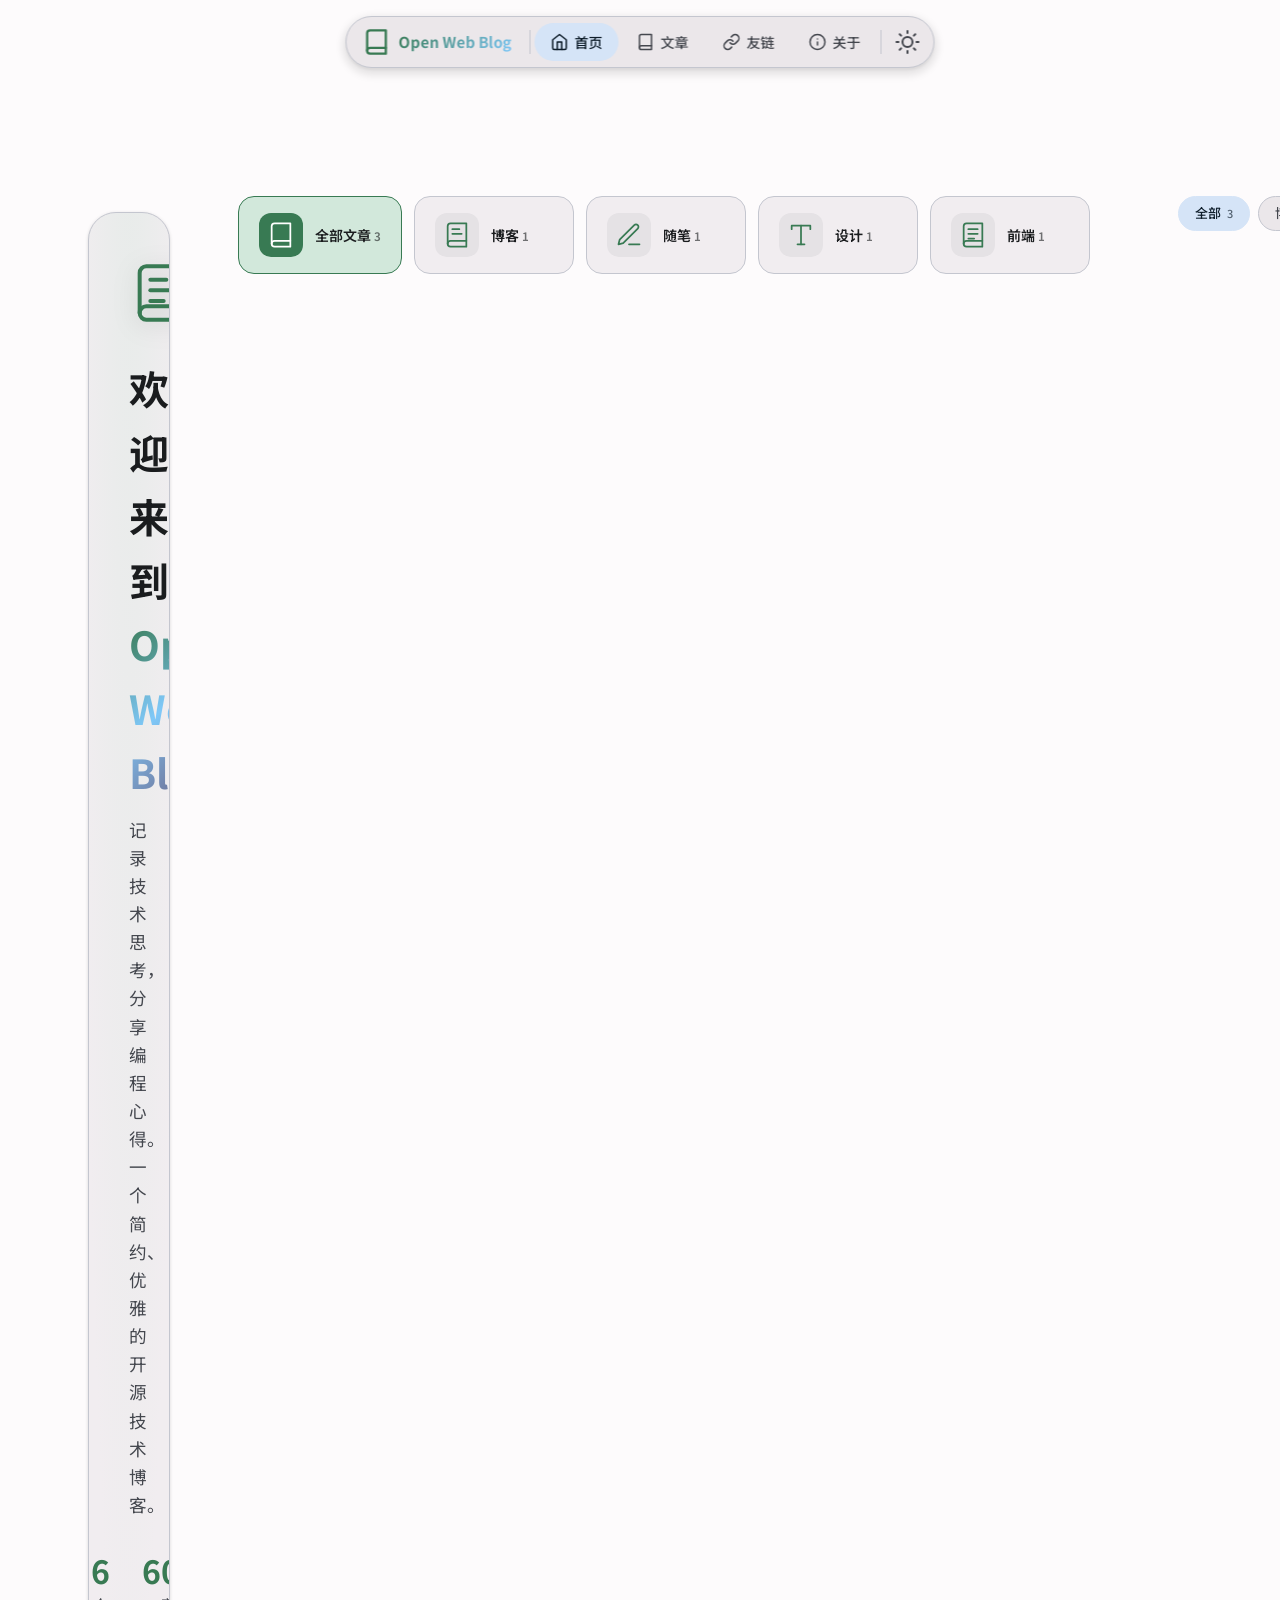
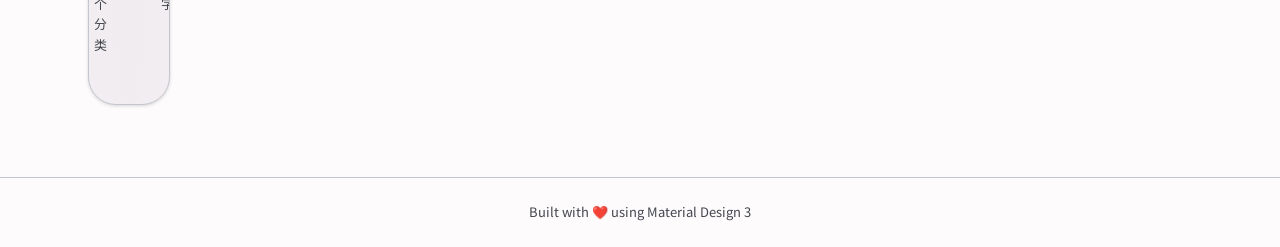
==== main/index.html @ fdef0a33 "OWB-dev #1" ====
<!DOCTYPE html>
<html lang="zh-Hans" data-theme="dark">
<head>
  <meta charset="UTF-8">
  <meta name="viewport" content="width=device-width, initial-scale=1.0">
  <title>Open Web Blog - 首页</title>
  <meta name="description" content="一个简洁的 Material Design 3 风格博客站点">

  <link rel="preconnect" href="https://fonts.loli.net">
  <link rel="preconnect" href="https://gstatic.loli.net" crossorigin>

  <link href="https://fonts.loli.net/css2?family=Noto+Sans+SC:wght@300;400;500;700&family=JetBrains+Mono:wght@400;500&display=swap" rel="stylesheet">

  <link rel="stylesheet" href="css/theme.css">
  <link rel="stylesheet" href="css/layout.css">
  <link rel="stylesheet" href="css/components.css">
  <link rel="stylesheet" href="css/home.css">
  <link rel="stylesheet" href="css/nav.css">
</head>
<body class="has-floating-nav">

  <!-- Floating Nav Bar -->
  <nav class="floating-nav" id="floatingNav">
    <a href="index.html" class="floating-nav__brand">
      <span class="floating-nav__brand-icon">
        <svg viewBox="0 0 24 24" width="28" height="28" fill="none" stroke="var(--md-sys-color-primary)" stroke-width="2" stroke-linecap="round" stroke-linejoin="round">
          <path d="M4 19.5A2.5 2.5 0 0 1 6.5 17H20"/><path d="M6.5 2H20v20H6.5A2.5 2.5 0 0 1 4 19.5v-15A2.5 2.5 0 0 1 6.5 2z"/>
        </svg>
      </span>
      <span class="floating-nav__brand-name">Open Web Blog</span>
    </a>
    <span class="floating-nav__divider"></span>
    <div class="floating-nav__links">
      <a href="index.html" class="floating-nav__link active">
        <svg viewBox="0 0 24 24" width="18" height="18" fill="none" stroke="currentColor" stroke-width="2" stroke-linecap="round" stroke-linejoin="round"><path d="M3 9l9-7 9 7v11a2 2 0 0 1-2 2H5a2 2 0 0 1-2-2z"/><polyline points="9 22 9 12 15 12 15 22"/></svg>
        首页
      </a>
      <a href="page.html" class="floating-nav__link">
        <svg viewBox="0 0 24 24" width="18" height="18" fill="none" stroke="currentColor" stroke-width="2" stroke-linecap="round" stroke-linejoin="round"><path d="M4 19.5A2.5 2.5 0 0 1 6.5 17H20"/><path d="M6.5 2H20v20H6.5A2.5 2.5 0 0 1 4 19.5v-15A2.5 2.5 0 0 1 6.5 2z"/></svg>
        文章
      </a>
      <a href="link.html" class="floating-nav__link">
        <svg viewBox="0 0 24 24" width="18" height="18" fill="none" stroke="currentColor" stroke-width="2" stroke-linecap="round" stroke-linejoin="round"><path d="M10 13a5 5 0 0 0 7.54.54l3-3a5 5 0 0 0-7.07-7.07l-1.72 1.71"/><path d="M14 11a5 5 0 0 0-7.54-.54l-3 3a5 5 0 0 0 7.07 7.07l1.71-1.71"/></svg>
        友链
      </a>
      <a href="about.html" class="floating-nav__link">
        <svg viewBox="0 0 24 24" width="18" height="18" fill="none" stroke="currentColor" stroke-width="2" stroke-linecap="round" stroke-linejoin="round"><circle cx="12" cy="12" r="10"/><line x1="12" y1="16" x2="12" y2="12"/><line x1="12" y1="8" x2="12.01" y2="8"/></svg>
        关于
      </a>
    </div>
    <span class="floating-nav__divider"></span>
    <div class="floating-nav__end">
      <button class="icon-button" id="themeToggle" aria-label="切换主题">
        <svg viewBox="0 0 24 24" width="24" height="24" id="themeIcon" fill="none" stroke="currentColor" stroke-width="2" stroke-linecap="round" stroke-linejoin="round"><path d="M21 12.79A9 9 0 1 1 11.21 3 7 7 0 0 0 21 12.79z"/></svg>
      </button>
    </div>
  </nav>

  <!-- Main Content -->
  <main class="main-content main-content--full">
    <div class="content-wrapper" id="homeView">
      <!-- Hero Section -->
      <section class="blog-hero">
        <div class="blog-hero__icon">
          <svg viewBox="0 0 24 24" width="64" height="64" fill="none" stroke="var(--md-sys-color-primary)" stroke-width="1.5" stroke-linecap="round" stroke-linejoin="round">
            <path d="M4 19.5A2.5 2.5 0 0 1 6.5 17H20"/><path d="M6.5 2H20v20H6.5A2.5 2.5 0 0 1 4 19.5v-15A2.5 2.5 0 0 1 6.5 2z"/><path d="M8 7h6"/><path d="M8 11h8"/><path d="M8 15h5"/>
          </svg>
        </div>
        <h1 class="blog-hero__title">
          欢迎来到 <span class="gradient-text">Open Web Blog</span>
        </h1>
        <p class="blog-hero__subtitle">
          记录技术思考，分享编程心得。一个简约、优雅的开源技术博客。
        </p>
        <div class="blog-hero__stats" id="heroStats">
          <div class="hero-stat"><div class="hero-stat__number" id="postCount">0</div><div class="hero-stat__label">篇文章</div></div>
          <div class="hero-stat"><div class="hero-stat__number" id="tagCount">0</div><div class="hero-stat__label">个分类</div></div>
          <div class="hero-stat"><div class="hero-stat__number" id="totalWords">0</div><div class="hero-stat__label">字已写</div></div>
        </div>
      </section>

      <!-- Topic Cards -->
      <section class="topic-cards-section">
        <div class="topic-cards-wrapper" id="topicCardsWrapper">
          <!-- Dynamic -->
        </div>
      </section>

      <!-- Tag Filter -->
      <section class="tag-filter-section">
        <div class="tag-filter-wrapper" id="tagFilterList">
          <!-- Dynamic -->
        </div>
      </section>

      <!-- Posts -->
      <section class="blog-posts-section">
        <div class="blog-posts-section__header">
          <h2 class="blog-posts-section__title">
            <svg viewBox="0 0 24 24" width="22" height="22" fill="none" stroke="currentColor" stroke-width="2" stroke-linecap="round" stroke-linejoin="round"><path d="M4 19.5A2.5 2.5 0 0 1 6.5 17H20"/><path d="M6.5 2H20v20H6.5A2.5 2.5 0 0 1 4 19.5v-15A2.5 2.5 0 0 1 6.5 2z"/></svg>
            <span id="sectionTitleText">最新文章</span>
          </h2>
          <span class="blog-posts-section__count" id="filteredCount"></span>
        </div>
        <div class="post-list" id="postList">
          <!-- Dynamic -->
        </div>
      </section>

    </div>

    <footer class="blog-footer">
      <p>Built with ❤️ using Material Design 3</p>
    </footer>
  </main>

  <button class="fab" id="scrollTop" aria-label="回到顶部">
    <svg viewBox="0 0 24 24" width="24" height="24" fill="none" stroke="currentColor" stroke-width="2" stroke-linecap="round" stroke-linejoin="round"><line x1="12" y1="19" x2="12" y2="5"/><polyline points="5 12 12 5 19 12"/></svg>
  </button>

  <script src="js/app.js"></script>
</body>
</html>
---- main/css/theme.css ----
/* ============================================
   Material Design 3 Theme - Open Web Blog
   ============================================ */

/* === Light Theme (default) === */
:root,
[data-theme="light"] {
  /* Primary - Green #4AA26F (overridable via config.json → themeColor) */
  --owb-primary: #4AA26F;
  --md-sys-color-primary: #3A8E5E;
  --md-sys-color-on-primary: #FFFFFF;
  --md-sys-color-primary-container: #C7EDD4;
  --md-sys-color-on-primary-container: #002112;

  /* Secondary */
  --md-sys-color-secondary: #526070;
  --md-sys-color-on-secondary: #FFFFFF;
  --md-sys-color-secondary-container: #D5E4F7;
  --md-sys-color-on-secondary-container: #0E1D2A;

  /* Tertiary */
  --md-sys-color-tertiary: #6B5778;
  --md-sys-color-on-tertiary: #FFFFFF;
  --md-sys-color-tertiary-container: #F2DAFF;
  --md-sys-color-on-tertiary-container: #251431;

  /* Error */
  --md-sys-color-error: #BA1A1A;
  --md-sys-color-on-error: #FFFFFF;
  --md-sys-color-error-container: #FFDAD6;
  --md-sys-color-on-error-container: #410002;

  /* Surface */
  --md-sys-color-surface: #FDFBFC;
  --md-sys-color-on-surface: #1A1C1E;
  --md-sys-color-surface-dim: #DBD9DD;
  --md-sys-color-surface-bright: #FDFBFC;

  --md-sys-color-surface-container-lowest: #FFFFFF;
  --md-sys-color-surface-container-low: #F7F3F6;
  --md-sys-color-surface-container: #F1EDF0;
  --md-sys-color-surface-container-high: #EBE7EA;
  --md-sys-color-surface-container-highest: #E5E2E5;

  --md-sys-color-on-surface-variant: #44474E;
  --md-sys-color-outline: #74777F;
  --md-sys-color-outline-variant: #C4C6CF;

  /* Inverse */
  --md-sys-color-inverse-surface: #2F3033;
  --md-sys-color-inverse-on-surface: #F1F0F4;
  --md-sys-color-inverse-primary: #81DAAB;

  /* Shadows */
  --md-sys-color-shadow: #000000;
  --md-sys-color-scrim: #000000;

  /* Surface Tint */
  --md-sys-color-surface-tint: #3A8E5E;

  /* Elevation levels */
  --md-sys-elevation-0: none;
  --md-sys-elevation-1: 0 1px 3px 1px rgba(0,0,0,0.08), 0 1px 2px 0 rgba(0,0,0,0.04);
  --md-sys-elevation-2: 0 2px 6px 2px rgba(0,0,0,0.10), 0 1px 2px 0 rgba(0,0,0,0.06);
  --md-sys-elevation-3: 0 4px 8px 3px rgba(0,0,0,0.10), 0 2px 3px 0 rgba(0,0,0,0.06);
  --md-sys-elevation-4: 0 6px 12px 4px rgba(0,0,0,0.10), 0 2px 3px 0 rgba(0,0,0,0.06);
  --md-sys-elevation-5: 0 8px 16px 6px rgba(0,0,0,0.10), 0 4px 4px 0 rgba(0,0,0,0.06);

  /* Shape */
  --md-sys-shape-extra-small: 4px;
  --md-sys-shape-small: 8px;
  --md-sys-shape-medium: 12px;
  --md-sys-shape-large: 16px;
  --md-sys-shape-extra-large: 28px;
  --md-sys-shape-full: 9999px;
}

/* === Dark Theme === */
[data-theme="dark"] {
  --md-sys-color-primary: #81DAAB;
  --md-sys-color-on-primary: #003920;
  --md-sys-color-primary-container: #2E6B48;
  --md-sys-color-on-primary-container: #C7EDD4;

  --md-sys-color-secondary: #B9C8D9;
  --md-sys-color-on-secondary: #243240;
  --md-sys-color-secondary-container: #3B4958;
  --md-sys-color-on-secondary-container: #D5E4F7;

  --md-sys-color-tertiary: #D7BDE5;
  --md-sys-color-on-tertiary: #3B2948;
  --md-sys-color-tertiary-container: #533F5F;
  --md-sys-color-on-tertiary-container: #F2DAFF;

  --md-sys-color-error: #FFB4AB;
  --md-sys-color-on-error: #690005;
  --md-sys-color-error-container: #93000A;
  --md-sys-color-on-error-container: #FFDAD6;

  --md-sys-color-surface: #121316;
  --md-sys-color-on-surface: #E2E2E6;
  --md-sys-color-surface-dim: #121316;
  --md-sys-color-surface-bright: #38393C;

  --md-sys-color-surface-container-lowest: #0D0E11;
  --md-sys-color-surface-container-low: #1A1B1E;
  --md-sys-color-surface-container: #1E1F22;
  --md-sys-color-surface-container-high: #292A2D;
  --md-sys-color-surface-container-highest: #343537;

  --md-sys-color-on-surface-variant: #C4C6CF;
  --md-sys-color-outline: #8E9099;
  --md-sys-color-outline-variant: #44474E;

  --md-sys-color-inverse-surface: #E2E2E6;
  --md-sys-color-inverse-on-surface: #2F3033;
  --md-sys-color-inverse-primary: #3A8E5E;

  --md-sys-color-shadow: #000000;
  --md-sys-color-scrim: #000000;
  --md-sys-color-surface-tint: #81DAAB;
}

/* === Global Styles === */
*, *::before, *::after {
  margin: 0;
  padding: 0;
  box-sizing: border-box;
}

html {
  font-size: 16px;
  scroll-behavior: smooth;
}

body {
  font-family: 'Noto Sans SC', -apple-system, BlinkMacSystemFont, "Segoe UI", "PingFang SC", "Hiragino Sans GB", "Microsoft YaHei", "Helvetica Neue", Helvetica, Arial, sans-serif;
  background-color: var(--md-sys-color-surface);
  color: var(--md-sys-color-on-surface);
  line-height: 1.6;
  -webkit-font-smoothing: antialiased;
  -moz-osx-font-smoothing: grayscale;
  overflow-x: hidden;
}

a {
  color: var(--md-sys-color-primary);
  text-decoration: none;
  transition: color 0.2s ease;
}

a:hover {
  color: var(--md-sys-color-primary);
  text-decoration: underline;
}

::selection {
  background-color: var(--md-sys-color-primary-container);
  color: var(--md-sys-color-on-primary-container);
}

::-webkit-scrollbar {
  width: 8px;
  height: 8px;
}

::-webkit-scrollbar-track {
  background: transparent;
}

::-webkit-scrollbar-thumb {
  background: var(--md-sys-color-outline-variant);
  border-radius: var(--md-sys-shape-full);
}

::-webkit-scrollbar-thumb:hover {
  background: var(--md-sys-color-outline);
}
---- main/css/layout.css ----
/* ============================================
   Layout - Top App Bar, Sidebar, Main Content
   ============================================ */

/* === Top App Bar === */
.top-app-bar {
  position: fixed;
  top: 0;
  left: 0;
  right: 0;
  height: 64px;
  background-color: var(--md-sys-color-surface-container);
  color: var(--md-sys-color-on-surface);
  display: flex;
  align-items: center;
  justify-content: space-between;
  padding: 0 16px;
  z-index: 100;
  box-shadow: var(--md-sys-elevation-2);
  backdrop-filter: blur(12px);
  -webkit-backdrop-filter: blur(12px);
}

.top-app-bar__start {
  display: flex;
  align-items: center;
  gap: 12px;
}

.top-app-bar__brand {
  display: flex;
  align-items: center;
  gap: 10px;
}

.brand-text {
  display: flex;
  flex-direction: column;
}

.brand-name {
  font-family: 'Noto Sans SC', "PingFang SC", "Microsoft YaHei", sans-serif;
  font-size: 18px;
  font-weight: 700;
  line-height: 1.2;
  color: var(--md-sys-color-on-surface);
  background: linear-gradient(135deg, var(--md-sys-color-primary), #7FC8F8);
  -webkit-background-clip: text;
  -webkit-text-fill-color: transparent;
  background-clip: text;
}

.brand-subtitle {
  font-size: 11px;
  font-weight: 400;
  color: var(--md-sys-color-on-surface-variant);
  line-height: 1.2;
}

.top-app-bar__end {
  display: flex;
  align-items: center;
  gap: 4px;
}

/* === Drawer Overlay === */
.drawer-overlay {
  position: fixed;
  inset: 0;
  background: rgba(0, 0, 0, 0.4);
  z-index: 80;
  opacity: 0;
  visibility: hidden;
  transition: opacity 0.3s ease, visibility 0.3s ease;
}

.drawer-overlay.active {
  opacity: 1;
  visibility: visible;
}

/* === Sidebar === */
.sidebar {
  position: fixed;
  top: 64px;
  left: 0;
  bottom: 0;
  width: 280px;
  background-color: var(--md-sys-color-surface-container);
  border-right: 1px solid var(--md-sys-color-outline-variant);
  overflow-y: auto;
  z-index: 90;
  transition: transform 0.3s cubic-bezier(0.2, 0, 0, 1);
  display: flex;
  flex-direction: column;
}

.sidebar__header {
  display: none;
  padding: 20px 20px 12px;
  align-items: center;
  gap: 12px;
  border-bottom: 1px solid var(--md-sys-color-outline-variant);
}

.sidebar__section-label {
  font-size: 11px;
  font-weight: 600;
  text-transform: uppercase;
  letter-spacing: 0.05em;
  color: var(--md-sys-color-on-surface-variant);
  padding: 16px 20px 8px;
}

/* Navigation List */
.nav-list {
  list-style: none;
  padding: 4px 12px;
  flex: 1;
}

.nav-item {
  margin-bottom: 2px;
}

.nav-link {
  display: flex;
  align-items: center;
  gap: 12px;
  padding: 10px 16px;
  border-radius: var(--md-sys-shape-large);
  color: var(--md-sys-color-on-surface-variant);
  text-decoration: none;
  font-size: 14px;
  font-weight: 500;
  transition: all 0.2s ease;
  position: relative;
}

.nav-link:hover {
  background-color: var(--md-sys-color-surface-container-high);
  color: var(--md-sys-color-on-surface);
  text-decoration: none;
}

.nav-item.active .nav-link {
  background-color: var(--md-sys-color-secondary-container);
  color: var(--md-sys-color-on-secondary-container);
}

.nav-icon {
  width: 20px;
  height: 20px;
  flex-shrink: 0;
}

/* Blog post date in nav */
.nav-post-date {
  font-size: 11px;
  color: var(--md-sys-color-on-surface-variant);
  opacity: 0.7;
  margin-left: auto;
}

/* Sidebar Footer */
.sidebar__footer {
  padding: 12px 12px 20px;
  border-top: 1px solid var(--md-sys-color-outline-variant);
  margin-top: auto;
}

.sidebar-footer-link {
  display: flex;
  align-items: center;
  gap: 8px;
  padding: 8px 16px;
  border-radius: var(--md-sys-shape-medium);
  color: var(--md-sys-color-on-surface-variant);
  font-size: 13px;
  transition: all 0.2s ease;
}

.sidebar-footer-link:hover {
  background-color: var(--md-sys-color-surface-container-high);
  color: var(--md-sys-color-primary);
  text-decoration: none;
}

/* === Main Content === */
.main-content {
  margin-top: 64px;
  margin-left: 280px;
  min-height: calc(100vh - 64px);
  transition: margin-left 0.3s cubic-bezier(0.2, 0, 0, 1);
}

/* Full-width main (no sidebar, for index/link/about pages) */
.main-content--full {
  margin-left: 0;
}

.content-wrapper {
  display: flex;
  max-width: 1200px;
  margin: 0 auto;
  padding: 32px 40px;
  gap: 40px;
}

.doc-article {
  flex: 1;
  min-width: 0;
  max-width: 800px;
}

/* === TOC Sidebar === */
.toc-sidebar {
  width: 220px;
  flex-shrink: 0;
  position: sticky;
  top: 96px;
  align-self: flex-start;
  max-height: calc(100vh - 120px);
  overflow-y: auto;
  padding-left: 16px;
  border-left: 1px solid var(--md-sys-color-outline-variant);
}

.toc-header {
  font-size: 12px;
  font-weight: 600;
  text-transform: uppercase;
  letter-spacing: 0.08em;
  color: var(--md-sys-color-on-surface-variant);
  margin-bottom: 12px;
}

.toc-list {
  list-style: none;
}

.toc-list li {
  margin-bottom: 4px;
}

.toc-list a {
  display: block;
  padding: 4px 8px;
  font-size: 13px;
  color: var(--md-sys-color-on-surface-variant);
  border-radius: var(--md-sys-shape-small);
  transition: all 0.2s ease;
  line-height: 1.4;
  overflow: hidden;
  text-overflow: ellipsis;
  white-space: nowrap;
}

.toc-list a:hover {
  color: var(--md-sys-color-primary);
  background-color: var(--md-sys-color-surface-container);
  text-decoration: none;
}

.toc-list a.toc-h2 {
  padding-left: 16px;
  font-size: 12px;
}

.toc-list a.toc-h3 {
  padding-left: 28px;
  font-size: 11px;
}

/* === FAB (Scroll to top) === */
.fab {
  position: fixed;
  bottom: 24px;
  right: 24px;
  width: 56px;
  height: 56px;
  border-radius: var(--md-sys-shape-large);
  background-color: var(--md-sys-color-primary-container);
  color: var(--md-sys-color-on-primary-container);
  border: none;
  cursor: pointer;
  display: flex;
  align-items: center;
  justify-content: center;
  box-shadow: var(--md-sys-elevation-3);
  transition: all 0.3s ease;
  opacity: 0;
  transform: translateY(20px);
  pointer-events: none;
  z-index: 50;
}

.fab.visible {
  opacity: 1;
  transform: translateY(0);
  pointer-events: auto;
}

.fab:hover {
  background-color: var(--md-sys-color-primary);
  color: var(--md-sys-color-on-primary);
  box-shadow: var(--md-sys-elevation-4);
}

.fab.visible:hover {
  transform: translateY(-2px);
}

/* === Loading State === */
.loading-state {
  display: flex;
  flex-direction: column;
  align-items: center;
  justify-content: center;
  padding: 80px 20px;
  color: var(--md-sys-color-on-surface-variant);
}

.loading-spinner {
  width: 40px;
  height: 40px;
  border: 3px solid var(--md-sys-color-outline-variant);
  border-top-color: var(--md-sys-color-primary);
  border-radius: 50%;
  animation: spin 0.8s linear infinite;
  margin-bottom: 16px;
}

@keyframes spin {
  to { transform: rotate(360deg); }
}

/* === Blog post meta info === */
.doc-header {
  margin-bottom: 32px;
  padding-bottom: 24px;
  border-bottom: 1px solid var(--md-sys-color-outline-variant);
}

.doc-title {
  font-family: 'Noto Sans SC', "PingFang SC", "Microsoft YaHei", sans-serif;
  font-size: 2.25rem;
  font-weight: 700;
  line-height: 1.25;
  color: var(--md-sys-color-on-surface);
  margin-bottom: 8px;
}

.doc-meta {
  font-size: 14px;
  color: var(--md-sys-color-on-surface-variant);
  display: flex;
  align-items: center;
  gap: 12px;
  flex-wrap: wrap;
}

.doc-meta-item {
  display: flex;
  align-items: center;
  gap: 4px;
}

.doc-meta-item svg {
  width: 16px;
  height: 16px;
}

/* === Drawer mode (mobile) === */
@media (max-width: 768px) {
  .sidebar {
    transform: translateX(-100%);
  }

  .sidebar.open {
    transform: translateX(0);
  }

  .sidebar__header {
    display: flex;
  }

  .main-content {
    margin-left: 0;
  }

  .content-wrapper {
    padding: 20px 16px;
  }

  .toc-sidebar {
    display: none;
  }

  .doc-article {
    max-width: 100%;
  }

  .top-app-bar__brand .brand-subtitle {
    display: none;
  }

  .doc-title {
    font-size: 1.6rem;
  }
}

/* === Desktop: hide hamburger, sidebar always visible === */
@media (min-width: 769px) {
  #menuToggle { display: none; }
}

/* === Tablet / small desktop === */
@media (min-width: 769px) and (max-width: 1200px) {
  .content-wrapper {
    padding: 28px 24px;
    gap: 28px;
  }

  .toc-sidebar {
    width: 180px;
  }
}

/* === Large desktop === */
@media (min-width: 1201px) {
  .content-wrapper {
    padding: 40px 48px;
    gap: 48px;
  }
}

/* === Reduced motion === */
@media (prefers-reduced-motion: reduce) {
  *, *::before, *::after {
    animation-duration: 0.01ms !important;
    transition-duration: 0.01ms !important;
  }
}
---- main/css/components.css ----
/* ============================================
   Components - MD3 Styled UI Elements
   ============================================ */

/* === Icon Button === */
.icon-button {
  width: 40px;
  height: 40px;
  border-radius: var(--md-sys-shape-full);
  border: none;
  background: transparent;
  color: var(--md-sys-color-on-surface-variant);
  cursor: pointer;
  display: flex;
  align-items: center;
  justify-content: center;
  transition: all 0.2s ease;
  position: relative;
  overflow: hidden;
}

.icon-button svg {
  width: 24px;
  height: 24px;
  position: relative;
  z-index: 1;
}

.icon-button::after {
  content: '';
  position: absolute;
  inset: 0;
  border-radius: inherit;
  background-color: currentColor;
  opacity: 0;
  transition: opacity 0.2s ease;
}

.icon-button:hover::after {
  opacity: 0.08;
}

.icon-button:active::after {
  opacity: 0.12;
}

.icon-button:hover {
  color: var(--md-sys-color-on-surface);
}

/* === Blockquote === */
blockquote {
  margin: 16px 0;
  padding: 16px 20px;
  border-radius: var(--md-sys-shape-medium);
  background-color: var(--md-sys-color-surface-container-low);
  border-left: 4px solid var(--md-sys-color-primary);
  color: var(--md-sys-color-on-surface-variant);
}

blockquote p {
  margin: 4px 0;
}

blockquote > :first-child {
  margin-top: 0;
}

blockquote > :last-child {
  margin-bottom: 0;
}

/* === Horizontal Rule === */
hr {
  border: none;
  height: 1px;
  background-color: var(--md-sys-color-outline-variant);
  margin: 24px 0;
}

/* === Theme Transition === */
html.transitioning * {
  transition: background-color 0.3s ease,
              color 0.3s ease,
              border-color 0.3s ease,
              box-shadow 0.3s ease !important;
}

/* === Keyboard shortcuts === */
kbd {
  display: inline-block;
  padding: 2px 6px;
  font-family: 'JetBrains Mono', "SF Mono", "Fira Code", "Fira Mono", "Roboto Mono", Menlo, Courier, monospace;
  font-size: 12px;
  line-height: 1.4;
  color: var(--md-sys-color-on-surface);
  background-color: var(--md-sys-color-surface-container-high);
  border: 1px solid var(--md-sys-color-outline-variant);
  border-radius: var(--md-sys-shape-extra-small);
  box-shadow: 0 1px 2px rgba(0,0,0,0.1);
}

/* === Blog Post Card === */
.blog-post-card {
  margin: 16px 0;
  padding: 20px 24px;
  border-radius: var(--md-sys-shape-large);
  background-color: var(--md-sys-color-surface-container-low);
  border: 1px solid var(--md-sys-color-outline-variant);
  transition: all 0.2s ease;
  cursor: pointer;
}

.blog-post-card:hover {
  background-color: var(--md-sys-color-surface-container);
  box-shadow: var(--md-sys-elevation-2);
  border-color: var(--md-sys-color-primary);
}

.blog-post-card__title {
  font-size: 1.25rem;
  font-weight: 600;
  color: var(--md-sys-color-on-surface);
  margin-bottom: 8px;
}

.blog-post-card__excerpt {
  font-size: 14px;
  color: var(--md-sys-color-on-surface-variant);
  line-height: 1.6;
  display: -webkit-box;
  -webkit-line-clamp: 3;
  -webkit-box-orient: vertical;
  overflow: hidden;
}

.blog-post-card__meta {
  display: flex;
  align-items: center;
  gap: 12px;
  margin-top: 12px;
  font-size: 12px;
  color: var(--md-sys-color-on-surface-variant);
}

/* === Empty state === */
.empty-state {
  text-align: center;
  padding: 60px 20px;
  color: var(--md-sys-color-on-surface-variant);
}

.empty-state svg {
  margin-bottom: 16px;
  opacity: 0.5;
}

.empty-state h3 {
  font-size: 1.2rem;
  font-weight: 600;
  margin-bottom: 8px;
  color: var(--md-sys-color-on-surface);
}

.empty-state p {
  font-size: 14px;
}
---- main/css/home.css ----
/* ============================================
   Blog Home Page Styles
   ============================================ */

/* === Hero Section === */
.blog-hero {
  text-align: center;
  padding: 48px 40px;
  margin: 20px 0 32px;
  position: relative;
  overflow: hidden;
  border-radius: var(--md-sys-shape-extra-large);
  background-color: var(--md-sys-color-surface-container);
  border: 1px solid var(--md-sys-color-outline-variant);
  box-shadow: var(--md-sys-elevation-1);
}

.blog-hero::before {
  content: '';
  position: absolute;
  top: -30%;
  left: -30%;
  width: 160%;
  height: 160%;
  background: radial-gradient(ellipse at 50% 0%, var(--md-sys-color-primary-container) 0%, transparent 60%);
  opacity: 0.35;
  pointer-events: none;
}

.blog-hero__icon {
  margin-bottom: 24px;
  position: relative;
}

.blog-hero__icon svg {
  filter: drop-shadow(0 4px 12px rgba(0,0,0,0.15));
}

.blog-hero__title {
  font-family: 'Noto Sans SC', "PingFang SC", sans-serif;
  font-size: 2.5rem;
  font-weight: 700;
  color: var(--md-sys-color-on-surface);
  margin-bottom: 12px;
  position: relative;
}

.blog-hero__title .gradient-text {
  background: linear-gradient(135deg, var(--md-sys-color-primary), #7FC8F8, var(--md-sys-color-tertiary));
  -webkit-background-clip: text;
  -webkit-text-fill-color: transparent;
  background-clip: text;
}

.blog-hero__subtitle {
  font-size: 1.1rem;
  color: var(--md-sys-color-on-surface-variant);
  max-width: 520px;
  margin: 0 auto 8px;
  line-height: 1.6;
  position: relative;
}

.blog-hero__stats {
  display: flex;
  justify-content: center;
  gap: 32px;
  margin-top: 32px;
  position: relative;
}

.hero-stat {
  text-align: center;
}

.hero-stat__number {
  font-size: 2rem;
  font-weight: 700;
  color: var(--md-sys-color-primary);
  line-height: 1.2;
}

.hero-stat__label {
  font-size: 13px;
  color: var(--md-sys-color-on-surface-variant);
  margin-top: 4px;
}

/* ============================================
   Topic Cards - Horizontal Category Row
   ============================================ */
.topic-cards-section {
  max-width: 960px;
  margin: 0 auto 8px;
  padding: 0 20px;
}

.topic-cards-wrapper {
  display: flex;
  gap: 12px;
  overflow-x: auto;
  padding: 4px 0 8px;
  scroll-snap-type: x mandatory;
  -webkit-overflow-scrolling: touch;
}

.topic-cards-wrapper::-webkit-scrollbar {
  height: 4px;
}

.topic-card {
  flex: 0 0 auto;
  min-width: 160px;
  display: flex;
  align-items: center;
  gap: 12px;
  padding: 16px 20px;
  border-radius: var(--md-sys-shape-large);
  background-color: var(--md-sys-color-surface-container);
  border: 1px solid var(--md-sys-color-outline-variant);
  text-decoration: none;
  transition: all 0.2s ease;
  scroll-snap-align: start;
  cursor: pointer;
}

.topic-card:hover {
  background-color: var(--md-sys-color-surface-container-high);
  border-color: var(--md-sys-color-primary);
  transform: translateY(-1px);
  box-shadow: var(--md-sys-elevation-2);
  text-decoration: none;
}

.topic-card.active {
  background-color: var(--md-sys-color-primary-container);
  border-color: var(--md-sys-color-primary);
}

.topic-card__icon {
  display: flex;
  align-items: center;
  justify-content: center;
  width: 44px;
  height: 44px;
  border-radius: var(--md-sys-shape-medium);
  background-color: var(--md-sys-color-surface-container-highest);
  flex-shrink: 0;
}

.topic-card.active .topic-card__icon {
  background-color: var(--md-sys-color-primary);
  color: var(--md-sys-color-on-primary);
}

.topic-card__label {
  font-size: 14px;
  font-weight: 600;
  color: var(--md-sys-color-on-surface);
  white-space: nowrap;
}

/* ============================================
   Tag Filter Bar - Horizontal Scrollable Pills
   ============================================ */
.tag-filter-section {
  max-width: 960px;
  margin: 0 auto 24px;
  padding: 0 20px;
}

.tag-filter-wrapper {
  display: flex;
  gap: 8px;
  overflow-x: auto;
  padding: 4px 0;
  -webkit-overflow-scrolling: touch;
}

.tag-filter-wrapper::-webkit-scrollbar {
  height: 0;
}

.tag-pill {
  flex: 0 0 auto;
  padding: 6px 16px;
  border-radius: var(--md-sys-shape-full);
  background-color: var(--md-sys-color-surface-container-high);
  border: 1px solid var(--md-sys-color-outline-variant);
  color: var(--md-sys-color-on-surface-variant);
  font-size: 13px;
  font-weight: 500;
  cursor: pointer;
  transition: all 0.2s ease;
  white-space: nowrap;
  user-select: none;
}

.tag-pill:hover {
  background-color: var(--md-sys-color-surface-container-highest);
  color: var(--md-sys-color-on-surface);
}

.tag-pill.active {
  background-color: var(--md-sys-color-secondary-container);
  color: var(--md-sys-color-on-secondary-container);
  border-color: var(--md-sys-color-secondary-container);
}

.tag-pill__count {
  display: inline-block;
  margin-left: 6px;
  font-size: 11px;
  opacity: 0.65;
}

/* === Posts Section === */
.blog-posts-section {
  max-width: 960px;
  margin: 0 auto;
  padding: 0 20px 60px;
}

.blog-posts-section__header {
  display: flex;
  align-items: center;
  justify-content: space-between;
  margin-bottom: 24px;
}

.blog-posts-section__title {
  font-size: 1.25rem;
  font-weight: 700;
  color: var(--md-sys-color-on-surface);
  display: flex;
  align-items: center;
  gap: 8px;
}

.blog-posts-section__title svg {
  color: var(--md-sys-color-primary);
}

.blog-posts-section__count {
  font-size: 13px;
  color: var(--md-sys-color-on-surface-variant);
}

.post-list {
  display: grid;
  grid-template-columns: 1fr;
  gap: 16px;
}

/* === Post Card === */
.post-card {
  display: flex;
  flex-direction: column;
  padding: 24px 28px;
  border-radius: var(--md-sys-shape-large);
  background-color: var(--md-sys-color-surface-container-low);
  border: 1px solid var(--md-sys-color-outline-variant);
  cursor: pointer;
  transition: all 0.25s cubic-bezier(0.2, 0, 0, 1);
  position: relative;
  overflow: hidden;
  text-decoration: none;
}

.post-card::before {
  content: '';
  position: absolute;
  left: 0;
  top: 0;
  bottom: 0;
  width: 3px;
  background: linear-gradient(180deg, var(--md-sys-color-primary), var(--md-sys-color-tertiary));
  border-radius: 0 3px 3px 0;
  opacity: 0;
  transform: scaleY(0.5);
  transition: all 0.25s cubic-bezier(0.2, 0, 0, 1);
}

.post-card:hover {
  background-color: var(--md-sys-color-surface-container);
  border-color: var(--md-sys-color-primary);
  box-shadow: var(--md-sys-elevation-3);
  transform: translateY(-2px);
}

.post-card:hover::before {
  opacity: 1;
  transform: scaleY(1);
}

.post-card:hover .post-card__title {
  color: var(--md-sys-color-primary);
}

.post-card__title {
  font-size: 1.2rem;
  font-weight: 700;
  color: var(--md-sys-color-on-surface);
  margin-bottom: 8px;
  line-height: 1.4;
  transition: color 0.2s ease;
}

.post-card__excerpt {
  font-size: 14px;
  color: var(--md-sys-color-on-surface-variant);
  line-height: 1.65;
  display: -webkit-box;
  -webkit-line-clamp: 2;
  -webkit-box-orient: vertical;
  overflow: hidden;
  margin-bottom: 14px;
}

.post-card__meta {
  display: flex;
  align-items: center;
  gap: 16px;
  font-size: 13px;
  color: var(--md-sys-color-on-surface-variant);
  flex-wrap: wrap;
}

.post-card__meta-item {
  display: flex;
  align-items: center;
  gap: 5px;
}

.post-card__meta-item svg {
  width: 15px;
  height: 15px;
  opacity: 0.65;
}

.post-card__tag {
  display: inline-flex;
  align-items: center;
  padding: 3px 10px;
  border-radius: var(--md-sys-shape-full);
  background-color: var(--md-sys-color-secondary-container);
  color: var(--md-sys-color-on-secondary-container);
  font-size: 11px;
  font-weight: 500;
}

.post-card__read-btn {
  margin-left: auto;
  display: flex;
  align-items: center;
  gap: 4px;
  color: var(--md-sys-color-primary);
  font-size: 13px;
  font-weight: 500;
  opacity: 0;
  transform: translateX(-8px);
  transition: all 0.25s ease;
}

.post-card:hover .post-card__read-btn {
  opacity: 1;
  transform: translateX(0);
}

/* === Empty State === */
.empty-state {
  text-align: center;
  padding: 60px 20px;
  color: var(--md-sys-color-on-surface-variant);
}

.empty-state svg {
  margin-bottom: 16px;
  opacity: 0.4;
}

.empty-state h3 {
  font-size: 1.15rem;
  font-weight: 600;
  color: var(--md-sys-color-on-surface);
  margin-bottom: 8px;
}

.empty-state p {
  font-size: 14px;
}

/* === Back to home button (in article view) === */
.back-home-btn {
  display: inline-flex;
  align-items: center;
  gap: 6px;
  color: var(--md-sys-color-primary);
  font-size: 14px;
  font-weight: 500;
  margin-bottom: 16px;
  text-decoration: none;
  padding: 6px 12px;
  border-radius: var(--md-sys-shape-full);
  transition: all 0.2s ease;
}

.back-home-btn:hover {
  background-color: var(--md-sys-color-surface-container-high);
  text-decoration: none;
}

/* === Footer === */
.blog-footer {
  text-align: center;
  padding: 24px 20px;
  margin-top: auto;
  border-top: 1px solid var(--md-sys-color-outline-variant);
  color: var(--md-sys-color-on-surface-variant);
  font-size: 13px;
}

.blog-footer a {
  color: var(--md-sys-color-primary);
}

/* Sticky footer: push footer to bottom when content is short */
.main-content--full {
  flex: 1;
  display: flex;
  flex-direction: column;
}

.main-content--full > .content-wrapper,
.main-content--full > .page-container {
  flex: 1;
}

/* === Responsive Grid: 2 columns (tablet) === */
@media (min-width: 769px) {
  .topic-cards-section,
  .tag-filter-section,
  .blog-posts-section {
    max-width: 960px;
  }

  .post-list {
    grid-template-columns: repeat(2, 1fr);
  }
}

/* === Responsive Grid: 3 columns (wide desktop) === */
@media (min-width: 1300px) {
  .topic-cards-section,
  .tag-filter-section,
  .blog-posts-section {
    max-width: 1320px;
  }

  .topic-card {
    min-width: 180px;
  }

  .post-list {
    grid-template-columns: repeat(3, 1fr);
    gap: 20px;
  }

  .post-card {
    padding: 28px 32px;
    min-height: 220px;
  }

  .post-card__title {
    font-size: 1.15rem;
  }
}

/* === Responsive: tablet topic cards scrollable === */
@media (max-width: 768px) {
  .topic-cards-wrapper {
    gap: 10px;
  }

  .topic-card {
    min-width: 140px;
    padding: 12px 14px;
    gap: 8px;
  }

  .topic-card__icon {
    width: 36px;
    height: 36px;
  }

  .topic-card__label {
    font-size: 13px;
  }

  .tag-filter-wrapper {
    gap: 6px;
  }
}

/* === Responsive: mobile single column === */
@media (max-width: 768px) {
  .blog-hero {
    padding: 48px 16px 36px;
  }

  .blog-hero__title {
    font-size: 1.8rem;
  }

  .blog-hero__subtitle {
    font-size: 0.95rem;
  }

  .blog-hero__stats {
    gap: 20px;
  }

  .hero-stat__number {
    font-size: 1.5rem;
  }

  .post-card {
    padding: 18px 20px;
  }

  .post-card__title {
    font-size: 1.05rem;
  }
}
---- main/css/nav.css ----
/* ============================================
   Floating Nav Bar - Rounded Pill, Detached
   ============================================ */

.floating-nav {
  position: fixed;
  top: 16px;
  left: 50%;
  transform: translateX(-50%);
  z-index: 110;
  display: flex;
  align-items: center;
  gap: 4px;
  padding: 6px 8px;
  background-color: var(--md-sys-color-surface-container-high);
  backdrop-filter: blur(20px);
  -webkit-backdrop-filter: blur(20px);
  border-radius: var(--md-sys-shape-extra-large);
  box-shadow: var(--md-sys-elevation-3);
  border: 1px solid var(--md-sys-color-outline-variant);
  max-width: calc(100vw - 32px);
  overflow-x: auto;
  -webkit-overflow-scrolling: touch;
}

.floating-nav::-webkit-scrollbar { height: 0; }

/* Nav brand (left side) */
.floating-nav__brand {
  display: flex;
  align-items: center;
  gap: 8px;
  padding: 4px 14px 4px 8px;
  text-decoration: none;
  flex-shrink: 0;
}

.floating-nav__brand:hover {
  text-decoration: none;
}

.floating-nav__brand-icon svg {
  display: block;
}

.floating-nav__brand-name {
  font-family: 'Noto Sans SC', sans-serif;
  font-size: 15px;
  font-weight: 700;
  color: var(--md-sys-color-on-surface);
  background: linear-gradient(135deg, var(--md-sys-color-primary), #7FC8F8);
  -webkit-background-clip: text;
  -webkit-text-fill-color: transparent;
  background-clip: text;
  white-space: nowrap;
}

/* Divider */
.floating-nav__divider {
  width: 1px;
  height: 24px;
  background-color: var(--md-sys-color-outline-variant);
  flex-shrink: 0;
}

/* Nav links (middle) */
.floating-nav__links {
  display: flex;
  align-items: center;
  gap: 2px;
  flex-shrink: 0;
}

.floating-nav__link {
  display: flex;
  align-items: center;
  gap: 6px;
  padding: 8px 16px;
  border-radius: var(--md-sys-shape-full);
  font-size: 14px;
  font-weight: 500;
  color: var(--md-sys-color-on-surface-variant);
  text-decoration: none;
  transition: all 0.2s ease;
  white-space: nowrap;
}

.floating-nav__link:hover {
  background-color: var(--md-sys-color-surface-container-highest);
  color: var(--md-sys-color-on-surface);
  text-decoration: none;
}

.floating-nav__link.active {
  background-color: var(--md-sys-color-secondary-container);
  color: var(--md-sys-color-on-secondary-container);
}

.floating-nav__link svg {
  width: 18px;
  height: 18px;
  flex-shrink: 0;
}

/* Nav end (right side) */
.floating-nav__end {
  display: flex;
  align-items: center;
  flex-shrink: 0;
  padding-left: 4px;
}

.floating-nav .icon-button {
  width: 36px;
  height: 36px;
}

/* Page body offset for floating nav */
body.has-floating-nav {
  padding-top: 88px;
  display: flex;
  flex-direction: column;
  min-height: 100vh;
}

/* Mobile: compact nav */
@media (max-width: 768px) {
  .floating-nav {
    top: 10px;
    padding: 4px 6px;
    gap: 2px;
  }

  body.has-floating-nav {
    padding-top: 72px;
  }

  .floating-nav__brand-name {
    display: none;
  }

  .floating-nav__link {
    padding: 8px 12px;
    font-size: 13px;
  }

  .floating-nav__link svg {
    width: 16px;
    height: 16px;
  }

  .floating-nav__brand {
    padding: 4px 8px 4px 4px;
  }

  .floating-nav__divider {
    margin: 0 2px;
  }
}
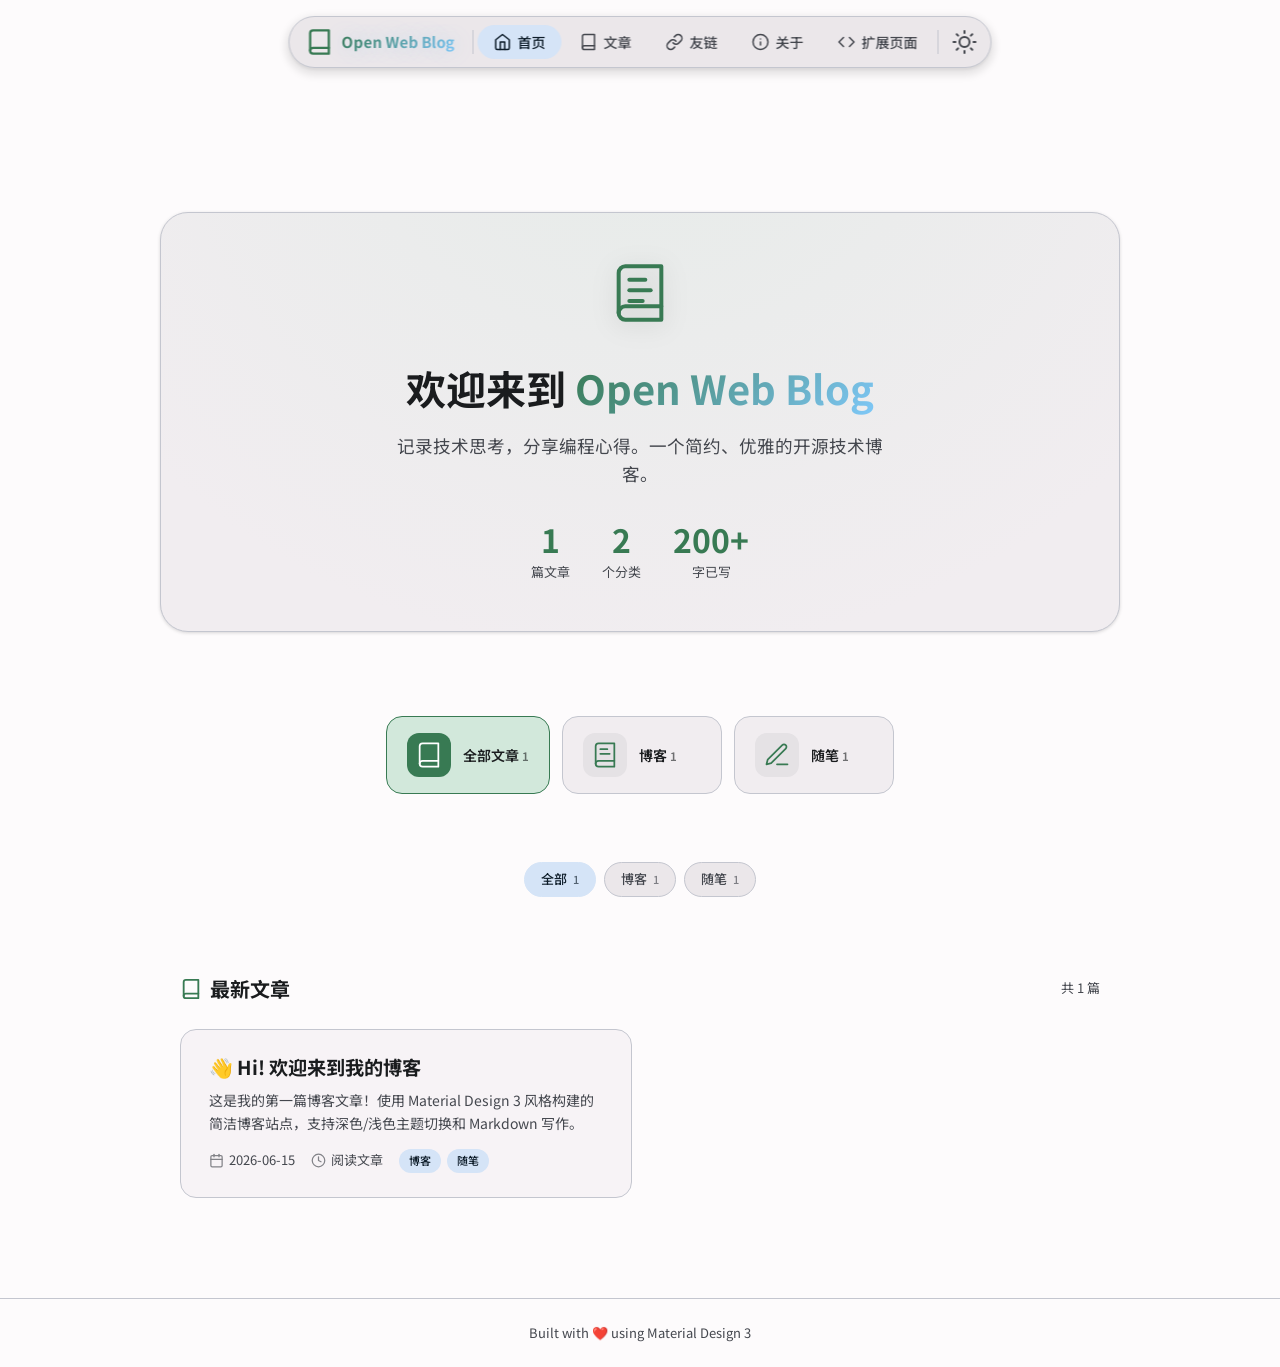
==== commit e7ed2034: "feat: 添加扩展系统、页面转场动画与导航滑块" ====
--- a/main/index.html
+++ b/main/index.html
@@ -16,6 +16,7 @@
   <link rel="stylesheet" href="css/components.css">
   <link rel="stylesheet" href="css/home.css">
   <link rel="stylesheet" href="css/nav.css">
+  <link rel="stylesheet" href="css/transitions.css">
 </head>
 <body class="has-floating-nav">
 
@@ -31,6 +32,7 @@
     </a>
     <span class="floating-nav__divider"></span>
     <div class="floating-nav__links">
+      <span class="nav-slider"></span>
       <a href="index.html" class="floating-nav__link active">
         <svg viewBox="0 0 24 24" width="18" height="18" fill="none" stroke="currentColor" stroke-width="2" stroke-linecap="round" stroke-linejoin="round"><path d="M3 9l9-7 9 7v11a2 2 0 0 1-2 2H5a2 2 0 0 1-2-2z"/><polyline points="9 22 9 12 15 12 15 22"/></svg>
         首页
@@ -118,6 +120,8 @@
     <svg viewBox="0 0 24 24" width="24" height="24" fill="none" stroke="currentColor" stroke-width="2" stroke-linecap="round" stroke-linejoin="round"><line x1="12" y1="19" x2="12" y2="5"/><polyline points="5 12 12 5 19 12"/></svg>
   </button>
 
+  <script src="js/transitions.js"></script>
+  <script src="js/extensions.js"></script>
   <script src="js/app.js"></script>
 </body>
 </html>
--- a/main/css/home.css
+++ b/main/css/home.css
@@ -1,6 +1,11 @@
 /* ============================================
    Blog Home Page Styles
    ============================================ */
+
+/* Override content-wrapper flex direction for home page */
+#homeView {
+  flex-direction: column;
+}
 
 /* === Hero Section === */
 .blog-hero {
@@ -25,11 +30,13 @@
   background: radial-gradient(ellipse at 50% 0%, var(--md-sys-color-primary-container) 0%, transparent 60%);
   opacity: 0.35;
   pointer-events: none;
+  animation: hero-glow-pulse 4s ease-in-out infinite;
 }
 
 .blog-hero__icon {
   margin-bottom: 24px;
   position: relative;
+  animation: hero-icon-float 3s ease-in-out infinite;
 }
 
 .blog-hero__icon svg {
@@ -47,9 +54,36 @@
 
 .blog-hero__title .gradient-text {
   background: linear-gradient(135deg, var(--md-sys-color-primary), #7FC8F8, var(--md-sys-color-tertiary));
+  background-size: 200% 200%;
   -webkit-background-clip: text;
   -webkit-text-fill-color: transparent;
   background-clip: text;
+  animation: gradient-shift 8s ease-in-out infinite;
+}
+
+/* --- Ambient Hero Animations --- */
+@keyframes hero-icon-float {
+  0%, 100% { transform: translateY(0); }
+  50% { transform: translateY(-6px); }
+}
+
+@keyframes hero-glow-pulse {
+  0%, 100% { opacity: 0.28; }
+  50% { opacity: 0.42; }
+}
+
+@keyframes gradient-shift {
+  0%, 100% { background-position: 0% 50%; }
+  50% { background-position: 100% 50%; }
+}
+
+/* Respect reduced motion preference */
+@media (prefers-reduced-motion: reduce) {
+  .blog-hero__icon,
+  .blog-hero::before,
+  .blog-hero__title .gradient-text {
+    animation: none;
+  }
 }
 
 .blog-hero__subtitle {
--- a/main/css/nav.css
+++ b/main/css/nav.css
@@ -69,6 +69,7 @@
   align-items: center;
   gap: 2px;
   flex-shrink: 0;
+  position: relative;
 }
 
 .floating-nav__link {
@@ -81,8 +82,11 @@
   font-weight: 500;
   color: var(--md-sys-color-on-surface-variant);
   text-decoration: none;
-  transition: all 0.2s ease;
+  transition: color 0.2s ease;
   white-space: nowrap;
+  position: relative;
+  z-index: 1;
+  background: transparent;
 }
 
 .floating-nav__link:hover {
@@ -92,8 +96,29 @@
 }
 
 .floating-nav__link.active {
+  color: var(--md-sys-color-on-secondary-container);
+  background: transparent;
+}
+
+/* === Nav Slider: animated indicator pill === */
+.nav-slider {
+  position: absolute;
+  top: 2px;
+  bottom: 2px;
+  left: 0;
+  width: 0;
+  border-radius: var(--md-sys-shape-full);
   background-color: var(--md-sys-color-secondary-container);
-  color: var(--md-sys-color-on-secondary-container);
+  z-index: 0;
+  pointer-events: none;
+  opacity: 0;
+  transition: left 0.35s cubic-bezier(0.05, 0.7, 0.1, 1),
+              width 0.35s cubic-bezier(0.05, 0.7, 0.1, 1),
+              opacity 0.2s ease;
+}
+
+.nav-slider.ready {
+  opacity: 1;
 }
 
 .floating-nav__link svg {
--- a/main/css/transitions.css
+++ b/main/css/transitions.css
@@ -0,0 +1,154 @@
+/* ============================================
+   Page Transitions - Slide + Stagger
+   ============================================ */
+
+/* Prevent scroll during transition */
+body.is-exiting,
+body.is-entering {
+  overflow: hidden;
+}
+
+/* === Exit Animation: slide out to left === */
+body.is-exiting .main-content {
+  animation: slide-out-left 260ms cubic-bezier(0.4, 0, 0.6, 1) forwards;
+}
+
+body.is-exiting .floating-nav {
+  animation: nav-fade-out 160ms cubic-bezier(0.4, 0, 1, 1) forwards;
+}
+
+body.is-exiting .fab {
+  animation: fab-fade-out 160ms cubic-bezier(0.4, 0, 1, 1) forwards;
+}
+
+@keyframes slide-out-left {
+  to {
+    opacity: 0;
+    transform: translateX(-40px);
+  }
+}
+
+@keyframes nav-fade-out {
+  to {
+    opacity: 0;
+    transform: translateX(-50%) translateY(-6px);
+  }
+}
+
+@keyframes fab-fade-out {
+  to {
+    opacity: 0;
+    transform: translateY(12px) scale(0.85);
+  }
+}
+
+/* === Entrance Animation: slide in === */
+
+/* Nav slides in from top (same for both directions) */
+.page-entering .floating-nav {
+  animation: nav-enter 380ms 60ms cubic-bezier(0, 0, 0.2, 1) both;
+}
+
+@keyframes nav-enter {
+  from {
+    opacity: 0;
+    transform: translateX(-50%) translateY(-14px);
+  }
+  to {
+    opacity: 1;
+    transform: translateX(-50%) translateY(0);
+  }
+}
+
+/* Forward: slide in from the RIGHT */
+.page-entering[data-slide="right"] .main-content {
+  animation: slide-in-right 420ms 80ms cubic-bezier(0.05, 0.7, 0.1, 1) both;
+}
+
+@keyframes slide-in-right {
+  from {
+    opacity: 0;
+    transform: translateX(50px);
+  }
+  to {
+    opacity: 1;
+    transform: translateX(0);
+  }
+}
+
+/* Backward: slide in from the LEFT */
+.page-entering[data-slide="left"] .main-content {
+  animation: slide-in-left 420ms 80ms cubic-bezier(0.05, 0.7, 0.1, 1) both;
+}
+
+@keyframes slide-in-left {
+  from {
+    opacity: 0;
+    transform: translateX(-50px);
+  }
+  to {
+    opacity: 1;
+    transform: translateX(0);
+  }
+}
+
+/* FAB bounces in */
+.page-entering .fab {
+  animation: fab-enter 400ms 500ms cubic-bezier(0.05, 0.7, 0.1, 1) both;
+}
+
+@keyframes fab-enter {
+  from {
+    opacity: 0;
+    transform: translateY(20px) scale(0.8);
+  }
+  to {
+    opacity: 1;
+    transform: translateY(0) scale(1);
+  }
+}
+
+/* === Stagger Item: each section reveals in sequence === */
+.stagger-item {
+  opacity: 0;
+  transform: translateY(18px);
+  transition: opacity 420ms cubic-bezier(0, 0, 0.2, 1),
+              transform 420ms cubic-bezier(0, 0, 0.2, 1);
+}
+
+.stagger-item.visible {
+  opacity: 1;
+  transform: translateY(0);
+}
+
+/* === Post card stagger variant: slight scale + fade === */
+.post-card.stagger-item {
+  transform: translateY(16px) scale(0.97);
+}
+
+.post-card.stagger-item.visible {
+  transform: translateY(0) scale(1);
+}
+
+/* === Smooth internal scroll for hash links === */
+html.smooth-scroll {
+  scroll-behavior: smooth;
+}
+
+/* === Reduced motion === */
+@media (prefers-reduced-motion: reduce) {
+  body.is-exiting .main-content,
+  body.is-exiting .floating-nav,
+  body.is-exiting .fab,
+  .page-entering .floating-nav,
+  .page-entering .main-content,
+  .page-entering .fab {
+    animation: none;
+  }
+
+  .stagger-item {
+    opacity: 1;
+    transform: none;
+    transition: none;
+  }
+}
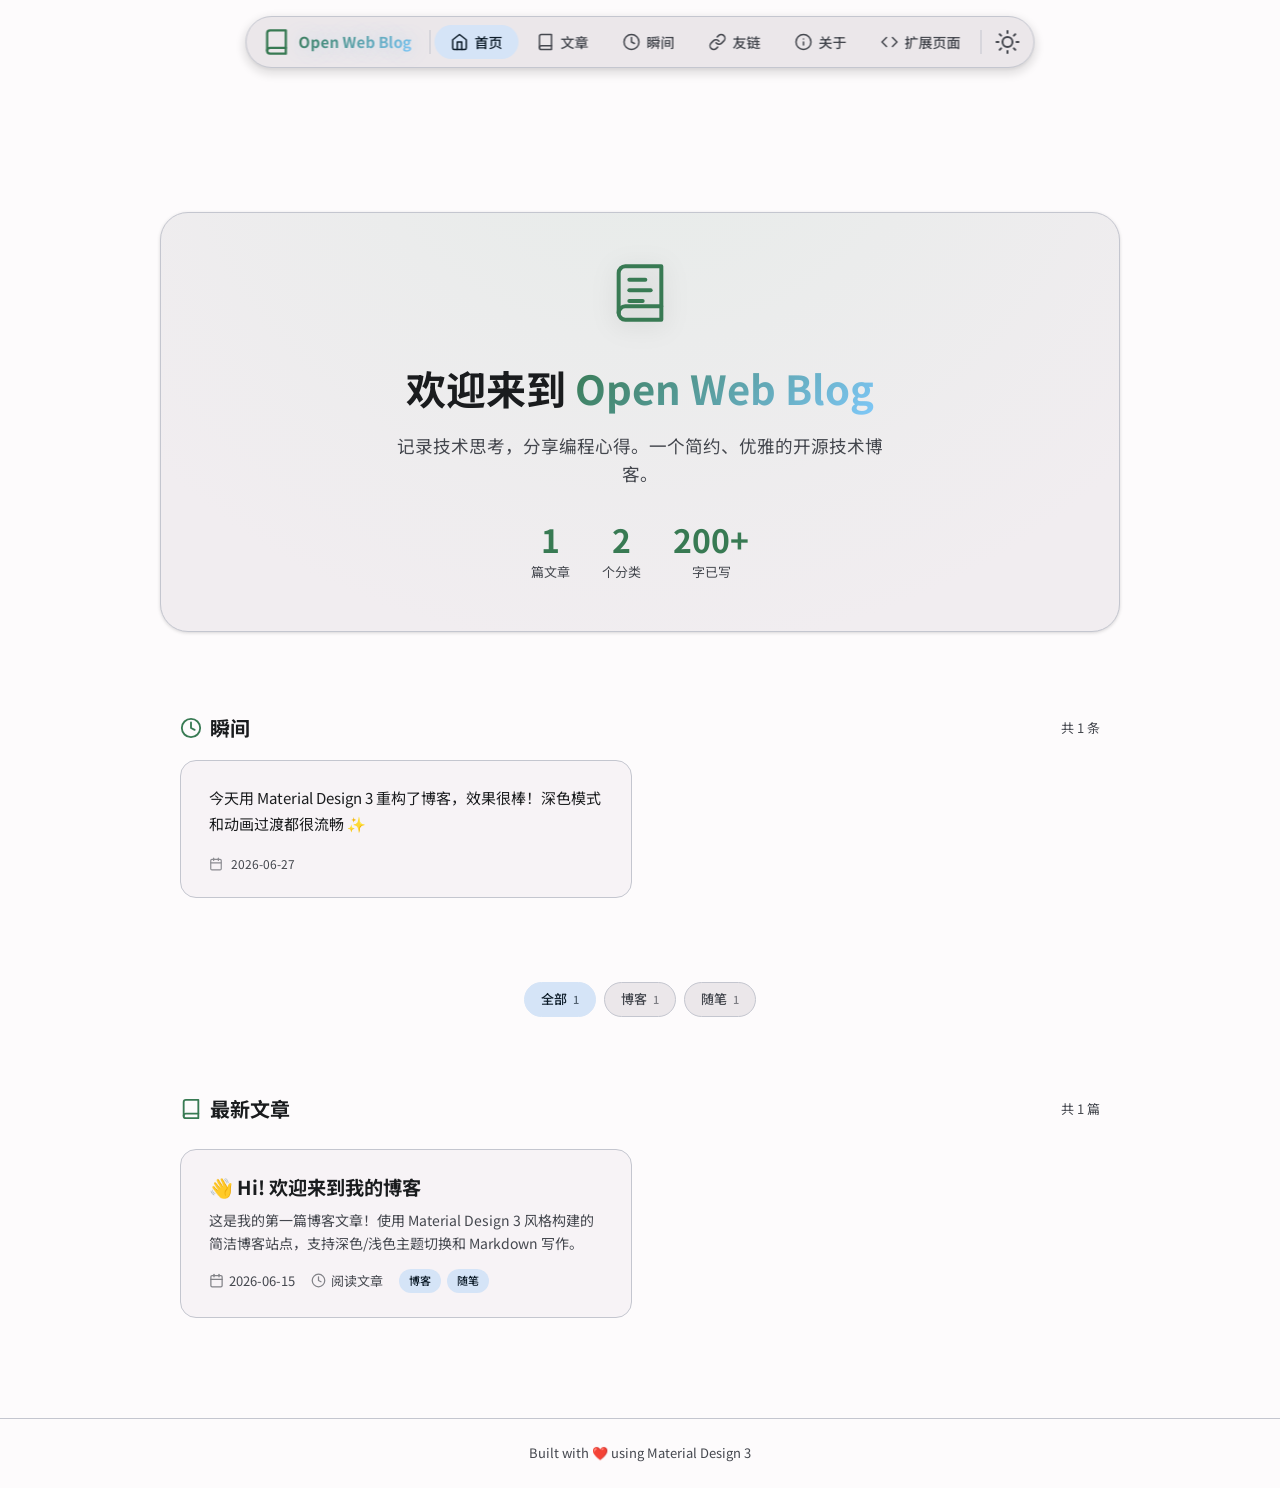
==== commit f0df7827: "feat: 添加瞬间功能及图片查看器" ====
--- a/main/index.html
+++ b/main/index.html
@@ -17,6 +17,7 @@
   <link rel="stylesheet" href="css/home.css">
   <link rel="stylesheet" href="css/nav.css">
   <link rel="stylesheet" href="css/transitions.css">
+  <link rel="stylesheet" href="css/moments.css">
 </head>
 <body class="has-floating-nav">
 
@@ -40,6 +41,10 @@
       <a href="page.html" class="floating-nav__link">
         <svg viewBox="0 0 24 24" width="18" height="18" fill="none" stroke="currentColor" stroke-width="2" stroke-linecap="round" stroke-linejoin="round"><path d="M4 19.5A2.5 2.5 0 0 1 6.5 17H20"/><path d="M6.5 2H20v20H6.5A2.5 2.5 0 0 1 4 19.5v-15A2.5 2.5 0 0 1 6.5 2z"/></svg>
         文章
+      </a>
+      <a href="moment.html" class="floating-nav__link">
+        <svg viewBox="0 0 24 24" width="18" height="18" fill="none" stroke="currentColor" stroke-width="2" stroke-linecap="round" stroke-linejoin="round"><circle cx="12" cy="12" r="10"/><polyline points="12 6 12 12 16 14"/></svg>
+        瞬间
       </a>
       <a href="link.html" class="floating-nav__link">
         <svg viewBox="0 0 24 24" width="18" height="18" fill="none" stroke="currentColor" stroke-width="2" stroke-linecap="round" stroke-linejoin="round"><path d="M10 13a5 5 0 0 0 7.54.54l3-3a5 5 0 0 0-7.07-7.07l-1.72 1.71"/><path d="M14 11a5 5 0 0 0-7.54-.54l-3 3a5 5 0 0 0 7.07 7.07l1.71-1.71"/></svg>
@@ -81,10 +86,18 @@
         </div>
       </section>
 
-      <!-- Topic Cards -->
-      <section class="topic-cards-section">
-        <div class="topic-cards-wrapper" id="topicCardsWrapper">
-          <!-- Dynamic -->
+      <!-- Moments Timeline -->
+      <section class="moments-section" id="momentsSection" style="display:none;">
+        <div class="moments-section__header">
+          <h2 class="moments-section__title">
+            <svg viewBox="0 0 24 24" width="22" height="22" fill="none" stroke="currentColor" stroke-width="2" stroke-linecap="round" stroke-linejoin="round"><circle cx="12" cy="12" r="10"/><polyline points="12 6 12 12 16 14"/></svg>
+            <span>瞬间</span>
+          </h2>
+          <span class="moments-section__count" id="momentsCount">共 0 条</span>
+        </div>
+        <p class="moments-section__desc" id="momentsDesc">左右滑动查看更多瞬间</p>
+        <div class="moments-wrapper" id="momentsWrapper">
+          <!-- Dynamic from moments.js -->
         </div>
       </section>
 
@@ -122,6 +135,8 @@
 
   <script src="js/transitions.js"></script>
   <script src="js/extensions.js"></script>
+  <script src="js/moments.js"></script>
+  <script src="js/lightbox.js"></script>
   <script src="js/app.js"></script>
 </body>
 </html>
--- a/main/css/moments.css
+++ b/main/css/moments.css
@@ -0,0 +1,177 @@
+/* ============================================
+   Moments — Timeline Cards
+   ============================================ */
+
+.moments-section {
+  max-width: 960px;
+  margin: 0 auto 32px;
+  padding: 0 20px;
+}
+
+.moments-section__header {
+  display: flex;
+  align-items: center;
+  justify-content: space-between;
+  margin-bottom: 16px;
+}
+
+.moments-section__title {
+  font-size: 1.25rem;
+  font-weight: 700;
+  color: var(--md-sys-color-on-surface);
+  display: flex;
+  align-items: center;
+  gap: 8px;
+}
+
+.moments-section__title svg {
+  color: var(--md-sys-color-primary);
+}
+
+.moments-section__count {
+  font-size: 13px;
+  color: var(--md-sys-color-on-surface-variant);
+}
+
+.moments-section__desc {
+  font-size: 13px;
+  color: var(--md-sys-color-on-surface-variant);
+  margin-top: 2px;
+  margin-bottom: 12px;
+}
+
+/* Responsive grid wrapper */
+.moments-wrapper {
+  display: grid;
+  grid-template-columns: 1fr;
+  gap: 16px;
+}
+
+/* Individual moment card */
+.moment-card {
+  border-radius: var(--md-sys-shape-large);
+  background-color: var(--md-sys-color-surface-container-low);
+  border: 1px solid var(--md-sys-color-outline-variant);
+  padding: 24px 28px;
+  transition: all 0.25s cubic-bezier(0.2, 0, 0, 1);
+  display: flex;
+  flex-direction: column;
+  gap: 14px;
+  opacity: 1;
+  transform: none;
+  cursor: default;
+}
+
+.moment-card:hover {
+  background-color: var(--md-sys-color-surface-container);
+  border-color: var(--md-sys-color-primary);
+  box-shadow: var(--md-sys-elevation-2);
+  transform: translateY(-2px);
+}
+
+/* Moment text */
+.moment-card__text {
+  font-size: 15px;
+  line-height: 1.7;
+  color: var(--md-sys-color-on-surface);
+  word-break: break-word;
+}
+
+/* Moment images grid */
+.moment-card__images {
+  display: grid;
+  gap: 6px;
+}
+
+.moment-card__images--1 {
+  grid-template-columns: 1fr;
+}
+
+.moment-card__images--2 {
+  grid-template-columns: 1fr 1fr;
+}
+
+.moment-card__images--3 {
+  grid-template-columns: 1fr 1fr;
+}
+
+.moment-card__images--4 {
+  grid-template-columns: 1fr 1fr;
+}
+
+.moment-card__images--many {
+  grid-template-columns: repeat(3, 1fr);
+}
+
+.moment-card__img {
+  width: 100%;
+  height: auto;
+  border-radius: var(--md-sys-shape-small);
+  background-color: var(--md-sys-color-surface-container-highest);
+  display: block;
+  min-height: 60px;
+}
+
+.moment-card__img-placeholder {
+  width: 100%;
+  aspect-ratio: 1 / 1;
+  display: flex;
+  align-items: center;
+  justify-content: center;
+  background-color: var(--md-sys-color-surface-container-highest);
+  border-radius: var(--md-sys-shape-small);
+  color: var(--md-sys-color-on-surface-variant);
+  font-size: 28px;
+}
+
+/* Moment footer */
+.moment-card__footer {
+  display: flex;
+  align-items: center;
+  gap: 8px;
+  font-size: 12px;
+  color: var(--md-sys-color-on-surface-variant);
+  padding-top: 4px;
+}
+
+.moment-card__footer svg {
+  width: 14px;
+  height: 14px;
+  opacity: 0.6;
+}
+
+/* Empty state */
+.moments-empty {
+  text-align: center;
+  padding: 32px 20px;
+  color: var(--md-sys-color-on-surface-variant);
+  font-size: 14px;
+}
+
+/* === Responsive === */
+@media (max-width: 768px) {
+  .moment-card {
+    padding: 18px 20px;
+  }
+}
+
+@media (min-width: 769px) {
+  .moments-wrapper {
+    grid-template-columns: repeat(2, 1fr);
+  }
+}
+
+@media (min-width: 1300px) {
+  .moments-section {
+    max-width: 1320px;
+  }
+
+  .moments-wrapper {
+    grid-template-columns: repeat(3, 1fr);
+    gap: 20px;
+  }
+
+  .moment-card {
+    padding: 28px 32px;
+  }
+}
